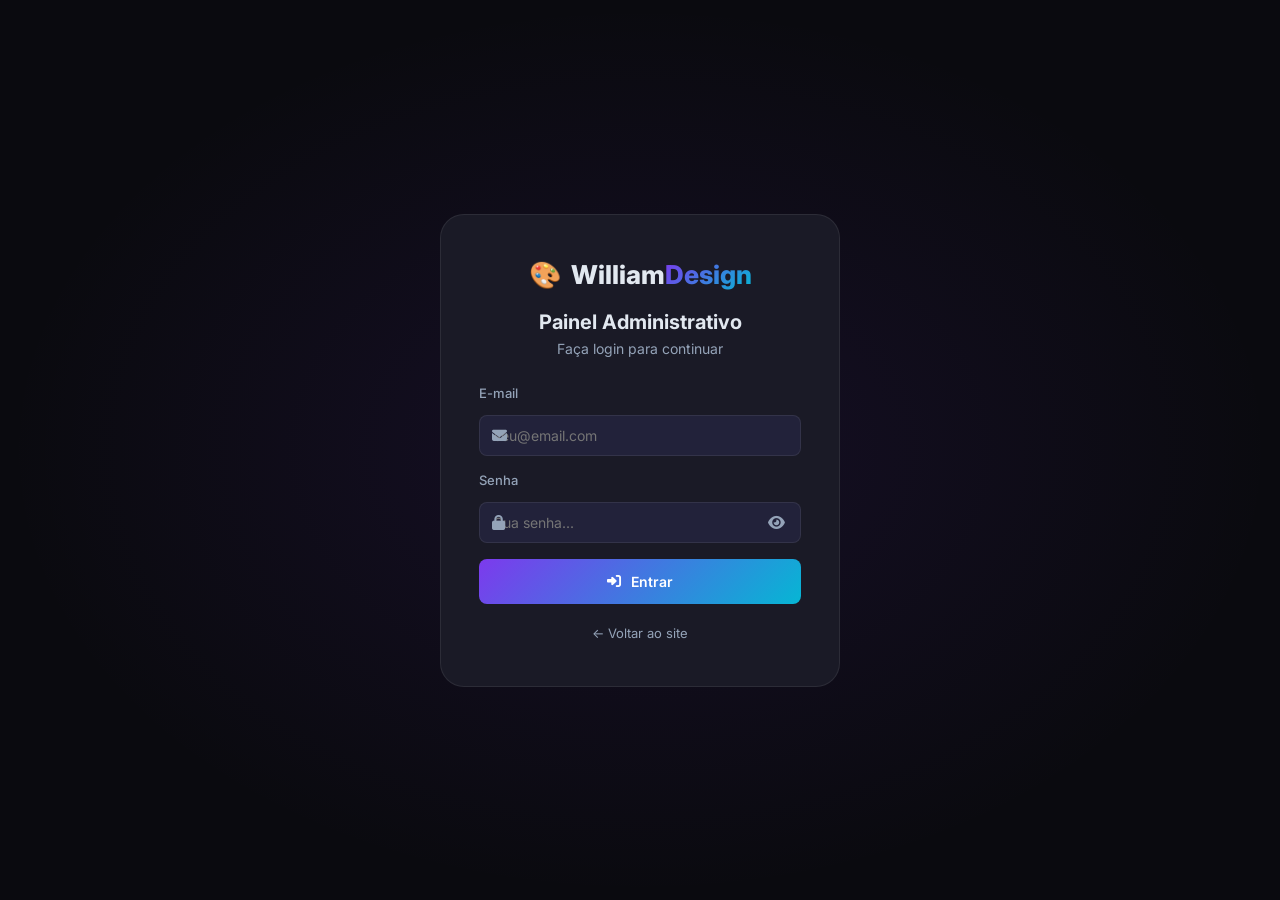
==== admin.html @ c446ec94 "Refactor input fields and add status toggle section Updated input fields for email and password to s" ====
<!DOCTYPE html>
<html lang="pt-BR">
<head>
  <meta charset="UTF-8"/>
  <meta name="viewport" content="width=device-width, initial-scale=1.0"/>
  <title>Admin - WilliamDesign</title>
  <link href="https://fonts.googleapis.com/css2?family=Inter:wght@400;500;600;700;800&display=swap" rel="stylesheet"/>
  <link rel="stylesheet" href="https://cdnjs.cloudflare.com/ajax/libs/font-awesome/6.5.0/css/all.min.css"/>
  <link rel="stylesheet" href="admin.css"/>
</head>
<body>

  <!-- LOGIN -->
  <div class="login-screen" id="loginScreen">
    <div class="login-card">
      <div class="login-logo">🎨 <span>William<span class="hl">Design</span></span></div>
      <h2>Painel Administrativo</h2>
      <p>Faça login para continuar</p>
      <form id="loginForm">
        <div class="field">
          <label>E-mail</label>
          <div class="input-wrap">
            <i class="fas fa-envelope"></i>
            <input type="email" id="loginEmail" placeholder="seu@email.com" required/>
          </div>
        </div>
        <div class="field">
          <label>Senha</label>
          <div class="input-wrap">
            <i class="fas fa-lock"></i>
            <input type="password" id="loginSenha" placeholder="Sua senha..." required/>
            <button type="button" class="eye-btn" id="eyeBtn">
              <i class="fas fa-eye"></i>
            </button>
          </div>
        </div>
        <div class="error-msg" id="erroLogin"></div>
        <button type="submit" class="btn-login" id="btnLogin">
          <i class="fas fa-sign-in-alt"></i> Entrar
        </button>
      </form>
      <a href="index.html" class="back-link">← Voltar ao site</a>
    </div>
  </div>

  <!-- PAINEL -->
  <div class="admin-panel" id="adminPanel" style="display:none">
    <aside class="sidebar">
      <div class="sidebar-logo">🎨 <span>Admin<span class="hl">Panel</span></span></div>
      <nav class="sidebar-nav">
        <button class="nav-btn active" data-aba="portfolio"><i class="fas fa-images"></i> Portfólios</button>
        <button class="nav-btn" data-aba="textos"><i class="fas fa-font"></i> Textos</button>
        <button class="nav-btn" data-aba="servicos"><i class="fas fa-concierge-bell"></i> Serviços</button>
        <button class="nav-btn" data-aba="precos"><i class="fas fa-tags"></i> Preços</button>
        <button class="nav-btn" data-aba="contato"><i class="fas fa-headset"></i> Contato</button>
        <button class="nav-btn" data-aba="aparencia"><i class="fas fa-paint-brush"></i> Aparência</button>
        <button class="nav-btn" data-aba="editor"><i class="fas fa-magic"></i> Editor Visual</button>
      </nav>
      <div class="sidebar-footer">
        <a href="index.html" target="_blank" class="ver-site-btn">
          <i class="fas fa-external-link-alt"></i> Ver Site
        </a>
        <button class="logout-btn" id="logoutBtn">
          <i class="fas fa-sign-out-alt"></i> Sair
        </button>
      </div>
    </aside>

    <main class="admin-main">

      <!-- PORTFÓLIOS -->
      <div class="aba active" id="aba-portfolio">
        <div class="admin-header">
          <div><h1><i class="fas fa-images"></i> Portfólios</h1><p>Gerencie seus trabalhos</p></div>
          <button class="btn-add" id="btnNovoPortfolio"><i class="fas fa-plus"></i> Novo Trabalho</button>
        </div>
        <div class="form-card" id="formPortfolio" style="display:none">
          <div class="form-header">
            <h3 id="formPortTitulo">➕ Novo Trabalho</h3>
            <button class="btn-x" id="fecharFormPort"><i class="fas fa-times"></i></button>
          </div>
          <div class="form-grid">
            <div class="field">
              <label>📌 Título *</label>
              <input type="text" id="pTitulo" placeholder="Ex: Logo para servidor HardPvP"/>
            </div>
            <div class="field">
              <label>📂 Categoria *</label>
              <select id="pCategoria">
                <option value="">Selecione...</option>
                <option value="logo">Logo</option>
                <option value="thumbnail">Thumbnail</option>
                <option value="banner">Banner</option>
                <option value="fotoperfil">Foto de Perfil</option>
                <option value="outro">Outro</option>
              </select>
            </div>
            <div class="field full">
              <label>📝 Descrição *</label>
              <textarea id="pDescricao" rows="3" placeholder="Descreva a arte..."></textarea>
            </div>
            <div class="field full">
              <label>🖼️ Imagem *</label>
              <div class="upload-area" id="uploadArea">
                <i class="fas fa-cloud-upload-alt"></i>
                <p>Clique ou arraste a imagem aqui</p>
                <small>PNG, JPG, WEBP até 5MB</small>
                <input type="file" id="pImagem" accept="image/*" style="display:none"/>
              </div>
              <div class="upload-preview" id="uploadPreview" style="display:none">
                <img id="previewImg" src="" alt="Preview"/>
                <button class="btn-remover-img" id="removerImg">
                  <i class="fas fa-times"></i> Remover
                </button>
              </div>
              <div class="upload-progress" id="uploadProgress" style="display:none">
                <div class="progress-bar"><div class="progress-fill" id="progressFill"></div></div>
                <span id="progressTxt">Enviando... 0%</span>
              </div>
            </div>
            <div class="field">
              <label class="check-label">
                <input type="checkbox" id="pDestaque"/>
                <span class="check-box"></span>
                ⭐ Marcar como Destaque
              </label>
            </div>
          </div>
          <div class="form-actions">
            <button class="btn-cancel" id="fecharFormPort2">Cancelar</button>
            <button class="btn-save" id="salvarPortfolio"><i class="fas fa-save"></i> Salvar</button>
          </div>
        </div>
        <div class="portfolio-admin-grid" id="portfolioAdminGrid">
          <div class="loading-admin"><div class="spinner"></div><p>Carregando...</p></div>
        </div>
      </div>

      <!-- TEXTOS -->
      <div class="aba" id="aba-textos" style="display:none">
        <div class="admin-header">
          <div><h1><i class="fas fa-font"></i> Textos do Site</h1><p>Edite qualquer texto</p></div>
        </div>
        <div class="secoes-editor">

          <!-- CARD STATUS ONLINE/OFFLINE -->
          <div class="editor-card">
            <div class="editor-card-header"><i class="fas fa-circle"></i> Status de Disponibilidade</div>
            <div class="status-toggle-wrap">
              <div class="status-preview" id="statusPreview">
                <span class="status-dot" id="statusDot"></span>
                <span id="statusTextoPreview">Designer online.</span>
              </div>
              <div class="status-toggle-opcoes">
                <label class="check-label" id="offlineCheckLabel">
                  <input type="checkbox" id="tOffline"/>
                  <span class="check-box" id="offlineCheckBox"></span>
                  <span id="offlineCheckTexto">Marcar como Offline</span>
                </label>
              </div>
            </div>
            <div class="form-grid" style="margin-top:16px">
              <div class="field full">
                <label>🟢 Texto quando Online</label>
                <input type="text" id="tHeroBadge" placeholder="Ex: 🚀 Designer de Minecraft disponível"/>
              </div>
              <div class="field full">
                <label>🔴 Texto quando Offline</label>
                <input type="text" id="tHeroBadgeOffline" placeholder="Ex: 🔴 Designer offline no momento"/>
              </div>
            </div>
          </div>

          <div class="editor-card">
            <div class="editor-card-header"><i class="fas fa-home"></i> Seção Inicial (Hero)</div>
            <div class="form-grid">
              <div class="field full"><label>🏷️ Nome do Site</label><input type="text" id="tNomeSite" placeholder="WilliamDesign"/><small>Aparece na navbar e footer</small></div>
              <div class="field full"><label>📢 Título (parte 1)</label><input type="text" id="tHeroTitulo"/></div>
              <div class="field full"><label>🎨 Título colorido</label><input type="text" id="tHeroDestaque"/></div>
              <div class="field full"><label>📄 Subtítulo</label><textarea id="tHeroSub" rows="2"></textarea></div>
              <div class="field"><label>🔘 Botão Portfólio</label><input type="text" id="tBtn1"/></div>
              <div class="field"><label>🔘 Botão Solicitar</label><input type="text" id="tBtn2"/></div>
              <div class="field full"><label>🔘 Botão Navbar</label><input type="text" id="tBtnNav"/></div>
            </div>
            <hr class="divider"/>
            <p class="sub-label">📊 Estatísticas</p>
            <div id="statsEditor"></div>
            <button class="btn-add-small" id="addStat"><i class="fas fa-plus"></i> Adicionar</button>
          </div>

          <div class="editor-card">
            <div class="editor-card-header"><i class="fas fa-concierge-bell"></i> Serviços</div>
            <div class="form-grid">
              <div class="field full"><label>🏷️ Tag</label><input type="text" id="tServTag"/></div>
              <div class="field full"><label>📄 Subtítulo</label><input type="text" id="tServSub"/></div>
            </div>
          </div>
          <div class="editor-card">
            <div class="editor-card-header"><i class="fas fa-tags"></i> Preços</div>
            <div class="form-grid">
              <div class="field full"><label>📄 Subtítulo</label><input type="text" id="tPrecSub"/></div>
              <div class="field full"><label>💡 Aviso combo</label><textarea id="tCombo" rows="2"></textarea></div>
            </div>
          </div>
          <div class="editor-card">
            <div class="editor-card-header"><i class="fas fa-headset"></i> Contato</div>
            <div class="form-grid">
              <div class="field full"><label>📄 Subtítulo</label><input type="text" id="tContSub"/></div>
              <div class="field full"><label>💬 Descrição Discord</label><input type="text" id="tContDesc"/></div>
            </div>
          </div>
          <div class="editor-card">
            <div class="editor-card-header"><i class="fas fa-shoe-prints"></i> Footer</div>
            <div class="form-grid">
              <div class="field full"><label>📄 Descrição</label><input type="text" id="tFooterDesc"/></div>
              <div class="field full"><label>©️ Copyright</label><input type="text" id="tFooterCopy"/></div>
            </div>
          </div>
        </div>
        <div class="save-bar">
          <button class="btn-save-section" id="salvarTextos"><i class="fas fa-save"></i> Salvar Textos</button>
        </div>
      </div>

      <!-- SERVIÇOS -->
      <div class="aba" id="aba-servicos" style="display:none">
        <div class="admin-header">
          <div><h1><i class="fas fa-concierge-bell"></i> Serviços</h1><p>Gerencie os cards de serviço</p></div>
          <button class="btn-add" id="btnNovoServico"><i class="fas fa-plus"></i> Novo Serviço</button>
        </div>
        <div id="servicosAdminLista"></div>
        <div class="save-bar">
          <button class="btn-save-section" id="salvarServicos"><i class="fas fa-save"></i> Salvar Serviços</button>
        </div>
      </div>

      <!-- PREÇOS -->
      <div class="aba" id="aba-precos" style="display:none">
        <div class="admin-header">
          <div><h1><i class="fas fa-tags"></i> Preços</h1><p>Gerencie os cards de preço</p></div>
          <button class="btn-add" id="btnNovoPreco"><i class="fas fa-plus"></i> Novo Preço</button>
        </div>
        <div id="precosAdminLista"></div>
        <div class="save-bar">
          <button class="btn-save-section" id="salvarPrecos"><i class="fas fa-save"></i> Salvar Preços</button>
        </div>
      </div>

      <!-- CONTATO -->
      <div class="aba" id="aba-contato" style="display:none">
        <div class="admin-header">
          <div><h1><i class="fas fa-headset"></i> Contato</h1><p>Configure suas informações</p></div>
        </div>
        <div class="editor-card">
          <div class="editor-card-header"><i class="fab fa-discord"></i> Discord</div>
          <div class="form-grid">
            <div class="field full">
              <label>👤 Username do Discord</label>
              <input type="text" id="cDiscord" placeholder="seuusuario"/>
              <small>Apenas o nome de usuário</small>
            </div>
          </div>
          <hr class="divider"/>
          <p class="sub-label">ℹ️ Cards de informação</p>
          <div id="infoItemsEditor"></div>
          <button class="btn-add-small" id="addInfoItem"><i class="fas fa-plus"></i> Adicionar Item</button>
        </div>
        <div class="save-bar">
          <button class="btn-save-section" id="salvarContato"><i class="fas fa-save"></i> Salvar Contato</button>
        </div>
      </div>

      <!-- APARÊNCIA -->
      <div class="aba" id="aba-aparencia" style="display:none">
        <div class="admin-header">
          <div><h1><i class="fas fa-paint-brush"></i> Aparência</h1><p>Personalize cores e visual</p></div>
        </div>
        <div class="editor-card">
          <div class="editor-card-header"><i class="fas fa-palette"></i> Cores</div>
          <div class="form-grid">
            <div class="field">
              <label>🎨 Cor Primária</label>
              <div class="color-input-wrap">
                <input type="color" id="corPrimaria" value="#7c3aed"/>
                <input type="text" id="corPrimariaHex" value="#7c3aed"/>
              </div>
              <small>Botões, destaques e gradiente esquerdo</small>
            </div>
            <div class="field">
              <label>🎨 Cor Secundária</label>
              <div class="color-input-wrap">
                <input type="color" id="corSecundaria" value="#06b6d4"/>
                <input type="text" id="corSecundariaHex" value="#06b6d4"/>
              </div>
              <small>Gradiente direito</small>
            </div>
            <div class="field">
              <label>🌑 Fundo</label>
              <div class="color-input-wrap">
                <input type="color" id="corFundo" value="#0a0a0f"/>
                <input type="text" id="corFundoHex" value="#0a0a0f"/>
              </div>
            </div>
            <div class="field">
              <label>📝 Texto</label>
              <div class="color-input-wrap">
                <input type="color" id="corTexto" value="#e2e8f0"/>
                <input type="text" id="corTextoHex" value="#e2e8f0"/>
              </div>
            </div>
          </div>
          <div class="preview-cores">
            <span>Preview:</span>
            <div class="preview-btn" id="previewBtn">Botão Exemplo</div>
            <div class="preview-text" id="previewText">Texto colorido</div>
          </div>
        </div>
        <div class="editor-card">
          <div class="editor-card-header"><i class="fas fa-icons"></i> Ícone do Logo</div>
          <div class="form-grid">
            <div class="field full">
              <label>🎭 Emoji do Logo</label>
              <input type="text" id="logoIcone" placeholder="🎨" maxlength="4"/>
              <small>Use um emoji (ex: 🎨 ⚔️ 🖌️ 🎮)</small>
            </div>
          </div>
        </div>
        <div class="save-bar">
          <button class="btn-save-section" id="salvarAparencia"><i class="fas fa-save"></i> Salvar Aparência</button>
        </div>
      </div>

      <!-- EDITOR VISUAL -->
      <div class="aba" id="aba-editor" style="display:none">
        <div class="admin-header">
          <div>
            <h1><i class="fas fa-magic"></i> Editor Visual</h1>
            <p>Clique em qualquer elemento do site para editar</p>
          </div>
          <div style="display:flex;gap:10px">
            <button class="btn-cancel" id="btnResetarEstilos">
              <i class="fas fa-undo"></i> Resetar Tudo
            </button>
            <button class="btn-add" id="btnSalvarEditor">
              <i class="fas fa-save"></i> Salvar Alterações
            </button>
          </div>
        </div>

        <div class="editor-layout">
          <div class="editor-painel" id="editorPainel">
            <div class="editor-section">
              <div class="editor-section-title">
                <i class="fas fa-sitemap"></i> Elementos
              </div>
              <div class="editor-arvore" id="editorArvore"></div>
            </div>
            <div class="editor-section" id="editorPropriedades" style="display:none">
              <div class="editor-section-title">
                <i class="fas fa-sliders-h"></i> Propriedades
                <span class="editor-elemento-nome" id="editorElementoNome"></span>
              </div>
              <div class="prop-grupo">
                <div class="prop-grupo-titulo"><i class="fas fa-font"></i> Tipografia</div>
                <div class="prop-grid">
                  <div class="prop-field">
                    <label>Tamanho</label>
                    <div class="prop-input-wrap">
                      <input type="number" id="propFontSize" min="8" max="120"/>
                      <span class="prop-unit">px</span>
                    </div>
                  </div>
                  <div class="prop-field">
                    <label>Peso</label>
                    <select id="propFontWeight">
                      <option value="300">Light</option>
                      <option value="400">Regular</option>
                      <option value="500">Medium</option>
                      <option value="600">SemiBold</option>
                      <option value="700">Bold</option>
                      <option value="800">ExtraBold</option>
                      <option value="900">Black</option>
                    </select>
                  </div>
                  <div class="prop-field">
                    <label>Espaço letras</label>
                    <div class="prop-input-wrap">
                      <input type="number" id="propLetterSpacing" step="0.1"/>
                      <span class="prop-unit">px</span>
                    </div>
                  </div>
                  <div class="prop-field">
                    <label>Altura linha</label>
                    <div class="prop-input-wrap">
                      <input type="number" id="propLineHeight" step="0.1"/>
                      <span class="prop-unit">px</span>
                    </div>
                  </div>
                  <div class="prop-field full">
                    <label>Cor do Texto</label>
                    <div class="color-input-wrap">
                      <input type="color" id="propColor"/>
                      <input type="text" id="propColorHex"/>
                    </div>
                  </div>
                  <div class="prop-field full">
                    <label>Alinhamento</label>
                    <div class="align-btns">
                      <button class="align-btn" data-align="left"><i class="fas fa-align-left"></i></button>
                      <button class="align-btn" data-align="center"><i class="fas fa-align-center"></i></button>
                      <button class="align-btn" data-align="right"><i class="fas fa-align-right"></i></button>
                    </div>
                  </div>
                </div>
              </div>
              <div class="prop-grupo">
                <div class="prop-grupo-titulo"><i class="fas fa-expand-arrows-alt"></i> Margin</div>
                <div class="prop-grid">
                  <div class="prop-field">
                    <label>Top</label>
                    <div class="prop-input-wrap">
                      <input type="number" id="propMarginTop"/>
                      <span class="prop-unit">px</span>
                    </div>
                  </div>
                  <div class="prop-field">
                    <label>Bottom</label>
                    <div class="prop-input-wrap">
                      <input type="number" id="propMarginBottom"/>
                      <span class="prop-unit">px</span>
                    </div>
                  </div>
                  <div class="prop-field">
                    <label>Left</label>
                    <div class="prop-input-wrap">
                      <input type="number" id="propMarginLeft"/>
                      <span class="prop-unit">px</span>
                    </div>
                  </div>
                  <div class="prop-field">
                    <label>Right</label>
                    <div class="prop-input-wrap">
                      <input type="number" id="propMarginRight"/>
                      <span class="prop-unit">px</span>
                    </div>
                  </div>
                </div>
              </div>
              <div class="prop-grupo">
                <div class="prop-grupo-titulo"><i class="fas fa-compress-arrows-alt"></i> Padding</div>
                <div class="prop-grid">
                  <div class="prop-field">
                    <label>Top</label>
                    <div class="prop-input-wrap">
                      <input type="number" id="propPaddingTop"/>
                      <span class="prop-unit">px</span>
                    </div>
                  </div>
                  <div class="prop-field">
                    <label>Bottom</label>
                    <div class="prop-input-wrap">
                      <input type="number" id="propPaddingBottom"/>
                      <span class="prop-unit">px</span>
                    </div>
                  </div>
                  <div class="prop-field">
                    <label>Left</label>
                    <div class="prop-input-wrap">
                      <input type="number" id="propPaddingLeft"/>
                      <span class="prop-unit">px</span>
                    </div>
                  </div>
                  <div class="prop-field">
                    <label>Right</label>
                    <div class="prop-input-wrap">
                      <input type="number" id="propPaddingRight"/>
                      <span class="prop-unit">px</span>
                    </div>
                  </div>
                </div>
              </div>
              <div class="prop-grupo">
                <div class="prop-grupo-titulo"><i class="fas fa-paint-brush"></i> Aparência</div>
                <div class="prop-grid">
                  <div class="prop-field full">
                    <label>Cor de Fundo</label>
                    <div class="color-input-wrap">
                      <input type="color" id="propBgColor"/>
                      <input type="text" id="propBgColorHex"/>
                    </div>
                  </div>
                  <div class="prop-field">
                    <label>Border Radius</label>
                    <div class="prop-input-wrap">
                      <input type="number" id="propBorderRadius" min="0" max="999"/>
                      <span class="prop-unit">px</span>
                    </div>
                  </div>
                  <div class="prop-field">
                    <label>Opacidade</label>
                    <div class="prop-input-wrap">
                      <input type="number" id="propOpacity" min="0" max="100"/>
                      <span class="prop-unit">%</span>
                    </div>
                  </div>
                  <div class="prop-field full">
                    <label>Gap (espaço entre filhos)</label>
                    <div class="prop-input-wrap">
                      <input type="number" id="propGap" min="0"/>
                      <span class="prop-unit">px</span>
                    </div>
                  </div>
                </div>
              </div>
              <div class="prop-grupo">
                <div class="prop-grupo-titulo"><i class="fas fa-arrows-alt"></i> Dimensões</div>
                <div class="prop-grid">
                  <div class="prop-field">
                    <label>Largura</label>
                    <div class="prop-input-wrap">
                      <input type="number" id="propWidth" min="0"/>
                      <span class="prop-unit">px</span>
                    </div>
                  </div>
                  <div class="prop-field">
                    <label>Altura</label>
                    <div class="prop-input-wrap">
                      <input type="number" id="propHeight" min="0"/>
                      <span class="prop-unit">px</span>
                    </div>
                  </div>
                </div>
              </div>
              <button class="btn-resetar-elemento" id="btnResetarElemento">
                <i class="fas fa-undo"></i> Resetar este elemento
              </button>
            </div>
          </div>

          <div class="editor-preview-wrap">
            <div class="preview-toolbar">
              <div class="preview-devices">
                <button class="device-btn active" data-device="desktop" title="Desktop">
                  <i class="fas fa-desktop"></i>
                </button>
                <button class="device-btn" data-device="tablet" title="Tablet">
                  <i class="fas fa-tablet-alt"></i>
                </button>
                <button class="device-btn" data-device="mobile" title="Mobile">
                  <i class="fas fa-mobile-alt"></i>
                </button>
              </div>
              <div class="preview-url">
                <i class="fas fa-globe"></i> index.html
              </div>
              <button class="preview-refresh" id="btnRefreshPreview" title="Recarregar">
                <i class="fas fa-sync-alt"></i>
              </button>
            </div>
            <div class="preview-container" id="previewContainer">
              <iframe id="editorIframe" src="index.html" frameborder="0"></iframe>
            </div>
          </div>
        </div>
      </div>

    </main>
  </div>

  <script type="module" src="admin.js"></script>
</body>
</html>
---- admin.css ----
/* ===================================
   ADMIN CSS - WilliamDesign
=================================== */
*,*::before,*::after {margin:0;padding:0;box-sizing:border-box;}

:root {
  --primary: #7c3aed;
  --primary-light: #a855f7;
  --dark: #0a0a0f;
  --dark-2: #111118;
  --dark-3: #1a1a26;
  --dark-4: #22223a;
  --text: #e2e8f0;
  --text-muted: #94a3b8;
  --border: rgba(255,255,255,0.08);
  --success: #10b981;
  --danger: #ef4444;
  --gradient: linear-gradient(135deg,#7c3aed,#06b6d4);
  --radius: 12px;
  --radius-sm: 8px;
  --transition: all 0.25s ease;
}

body { font-family:'Inter',sans-serif;background:var(--dark);color:var(--text);min-height:100vh; }

/* LOGIN */
.login-screen {
  min-height:100vh;display:flex;align-items:center;
  justify-content:center;padding:20px;
  background:radial-gradient(ellipse at center,rgba(124,58,237,0.1) 0%,transparent 70%);
}

.login-card {
  background:var(--dark-3);
  border:1px solid var(--border);
  border-radius:24px;
  padding:44px 38px;
  width:100%;
  max-width:400px;
  text-align:center;
}

.login-logo {
  font-size:26px;font-weight:800;margin-bottom:20px;
  display:flex;align-items:center;justify-content:center;gap:10px;
}

.hl {
  background:var(--gradient);
  -webkit-background-clip:text;-webkit-text-fill-color:transparent;background-clip:text;
}

.login-card h2 { font-size:20px;font-weight:700;margin-bottom:6px; }
.login-card>p { color:var(--text-muted);margin-bottom:28px;font-size:14px; }

.field { text-align:left;margin-bottom:16px; }
.field label { display:block;font-size:13px;font-weight:500;color:var(--text-muted);margin-bottom:7px; }

.input-wrap { position:relative;display:flex;align-items:center; }
.input-wrap>i { position:absolute;left:13px;color:var(--text-muted);font-size:15px; }

.input-wrap input {
  width:100%;background:var(--dark-4);border:1px solid var(--border);
  border-radius:var(--radius-sm);color:var(--text);
  padding:13px 44px 13px 40px;font-size:14px;font-family:inherit;outline:none;
  transition:var(--transition);
}

.input-wrap input:focus { border-color:rgba(124,58,237,0.5);box-shadow:0 0 0 3px rgba(124,58,237,0.1); }

.eye-btn {
  position:absolute;right:12px;background:none;border:none;
  color:var(--text-muted);cursor:pointer;padding:4px;font-size:15px;
}

.error-msg {
  background:rgba(239,68,68,0.1);border:1px solid rgba(239,68,68,0.3);
  color:#f87171;border-radius:var(--radius-sm);
  padding:10px 14px;font-size:13px;margin-bottom:14px;display:none;
}

.error-msg.show { display:block; }

.btn-login {
  width:100%;background:var(--gradient);color:white;border:none;
  padding:14px;border-radius:var(--radius-sm);font-size:14px;
  font-weight:600;cursor:pointer;font-family:inherit;
  transition:var(--transition);display:flex;align-items:center;
  justify-content:center;gap:10px;margin-bottom:18px;
}

.btn-login:hover { transform:translateY(-2px);box-shadow:0 8px 22px rgba(124,58,237,0.4); }
.btn-login:disabled { opacity:0.6;cursor:not-allowed;transform:none; }

.back-link { color:var(--text-muted);text-decoration:none;font-size:13px;transition:var(--transition); }
.back-link:hover { color:var(--primary-light); }

/* PAINEL */
.admin-panel { display:flex;min-height:100vh; }

/* SIDEBAR */
.sidebar {
  width:250px;background:var(--dark-2);border-right:1px solid var(--border);
  display:flex;flex-direction:column;padding:22px;
  position:fixed;top:0;bottom:0;left:0;z-index:100;overflow-y:auto;
}

.sidebar-logo {
  font-size:18px;font-weight:800;margin-bottom:36px;
  display:flex;align-items:center;gap:8px;
  padding-bottom:20px;border-bottom:1px solid var(--border);
}

.sidebar-nav { display:flex;flex-direction:column;gap:3px;flex:1; }

.nav-btn {
  background:none;border:none;color:var(--text-muted);
  padding:11px 14px;border-radius:var(--radius-sm);cursor:pointer;
  font-family:inherit;font-size:14px;font-weight:500;
  display:flex;align-items:center;gap:11px;width:100%;text-align:left;
  transition:var(--transition);
}

.nav-btn:hover { background:rgba(255,255,255,0.04);color:var(--text); }
.nav-btn.active { background:rgba(124,58,237,0.15);color:var(--primary-light);border-left:3px solid var(--primary); }

.sidebar-footer { padding-top:18px;border-top:1px solid var(--border);display:flex;flex-direction:column;gap:6px; }

.ver-site-btn,.logout-btn {
  padding:11px 14px;border-radius:var(--radius-sm);font-size:13px;
  font-weight:500;display:flex;align-items:center;gap:9px;
  transition:var(--transition);text-decoration:none;cursor:pointer;font-family:inherit;width:100%;
}

.ver-site-btn { background:rgba(124,58,237,0.1);border:1px solid rgba(124,58,237,0.25);color:var(--primary-light); }
.logout-btn { background:rgba(239,68,68,0.1);border:1px solid rgba(239,68,68,0.2);color:#f87171; }
.ver-site-btn:hover { background:rgba(124,58,237,0.2); }
.logout-btn:hover { background:rgba(239,68,68,0.2); }

/* MAIN */
.admin-main { flex:1;margin-left:250px;padding:28px;min-height:100vh; }

.admin-header {
  display:flex;justify-content:space-between;align-items:flex-start;
  margin-bottom:28px;flex-wrap:wrap;gap:14px;
}

.admin-header h1 { font-size:24px;font-weight:800;margin-bottom:4px;display:flex;align-items:center;gap:10px; }
.admin-header p { color:var(--text-muted);font-size:14px; }

/* BOTÕES */
.btn-add {
  background:var(--gradient);color:white;border:none;
  padding:11px 22px;border-radius:var(--radius-sm);font-size:14px;
  font-weight:600;cursor:pointer;font-family:inherit;
  display:flex;align-items:center;gap:8px;transition:var(--transition);
}

.btn-add:hover { transform:translateY(-2px);box-shadow:0 8px 22px rgba(124,58,237,0.4); }

.btn-add-small {
  background:rgba(124,58,237,0.1);border:1px solid rgba(124,58,237,0.3);
  color:var(--primary-light);padding:8px 16px;border-radius:var(--radius-sm);
  font-size:13px;font-weight:500;cursor:pointer;font-family:inherit;
  display:flex;align-items:center;gap:7px;transition:var(--transition);margin-top:12px;
}

.btn-add-small:hover { background:rgba(124,58,237,0.2); }

/* FORM CARD */
.form-card {
  background:var(--dark-3);border:1px solid var(--border);
  border-radius:16px;padding:28px;margin-bottom:28px;
  animation:slide-down 0.3s ease;
}

@keyframes slide-down {
  from { opacity:0;transform:translateY(-16px); }
  to { opacity:1;transform:translateY(0); }
}

.form-header { display:flex;justify-content:space-between;align-items:center;margin-bottom:24px; }
.form-header h3 { font-size:16px;font-weight:700; }

.btn-x {
  background:rgba(255,255,255,0.05);border:1px solid var(--border);
  color:var(--text-muted);width:34px;height:34px;border-radius:50%;
  cursor:pointer;font-size:15px;display:flex;align-items:center;
  justify-content:center;transition:var(--transition);
}

.btn-x:hover { background:rgba(239,68,68,0.15);color:#f87171; }

.form-grid { display:grid;grid-template-columns:1fr 1fr;gap:18px;margin-bottom:24px; }
.field { display:flex;flex-direction:column;gap:7px; }
.field.full { grid-column:1/-1; }

.field label { font-size:13px;font-weight:500;color:var(--text-muted); }
.field small { font-size:11px;color:var(--text-muted); }

.field input,.field select,.field textarea {
  background:var(--dark-4);
  border:1px solid var(--border);
  border-radius:var(--radius-sm);
  color:var(--text);
  padding:11px 14px;
  px; 
  font-size:14px;
  font-family:inherit;
  outline:none;
  transition:var(--transition);
}

.field input:focus,.field select:focus,.field textarea:focus {
  border-color:rgba(124,58,237,0.5);box-shadow:0 0 0 3px rgba(124,58,237,0.1);
}

.field select option { background:var(--dark-4); }
.field textarea { resize:vertical;min-height:75px; }

/* UPLOAD */
.upload-area {
  border:2px dashed rgba(124,58,237,0.3);border-radius:var(--radius);
  padding:36px 20px;text-align:center;cursor:pointer;
  transition:var(--transition);color:var(--text-muted);
  display:flex;flex-direction:column;align-items:center;gap:10px;
}

.upload-area:hover { border-color:rgba(124,58,237,0.6);background:rgba(124,58,237,0.04); }
.upload-area i { font-size:36px;color:var(--primary-light); }
.upload-area p { font-size:14px;font-weight:500; }
.upload-area small { font-size:12px; }

.upload-preview {
  position:relative;border-radius:var(--radius);overflow:hidden;
  border:1px solid var(--border);
}

.upload-preview img { width:100%;max-height:220px;object-fit:contain;background:var(--dark); }

.btn-remover-img {
  position:absolute;top:10px;right:10px;
  background:rgba(239,68,68,0.8);color:white;
  border:none;padding:6px 12px;border-radius:var(--radius-sm);
  cursor:pointer;font-size:12px;font-family:inherit;
  display:flex;align-items:center;gap:6px;
}

.upload-progress { display:flex;flex-direction:column;gap:8px;margin-top:8px; }

.progress-bar {
  height:6px;background:var(--border);border-radius:3px;overflow:hidden;
}

.progress-fill {
  height:100%;background:var(--gradient);border-radius:3px;
  transition:width 0.3s ease;width:0%;
}

.upload-progress span { font-size:13px;color:var(--text-muted); }

/* CHECKBOX */
.check-label {
  display:flex!important;flex-direction:row!important;
  align-items:center;gap:11px;cursor:pointer;
  font-size:14px;color:var(--text)!important;padding:10px 0;
}

.check-label input { display:none; }

.check-box {
  width:20px;height:20px;background:var(--dark-4);
  border:2px solid var(--border);border-radius:5px;
  flex-shrink:0;transition:var(--transition);
  display:flex;align-items:center;justify-content:center;
}

.check-label input:checked+.check-box {
  background:var(--primary);border-color:var(--primary);
}

.check-label input:checked+.check-box::after {
  content:'✓';color:white;font-size:13px;font-weight:700;
}

/* FORM ACTIONS */
.form-actions { display:flex;gap:10px;justify-content:flex-end; }

.btn-cancel {
  background:rgba(255,255,255,0.05);border:1px solid var(--border);
  color:var(--text-muted);padding:11px 22px;border-radius:var(--radius-sm);
  cursor:pointer;font-family:inherit;font-size:14px;transition:var(--transition);
}

.btn-cancel:hover { background:rgba(255,255,255,0.1);color:var(--text); }

.btn-save {
  background:var(--gradient);color:white;border:none;
  padding:11px 26px;border-radius:var(--radius-sm);font-size:14px;
  font-weight:600;cursor:pointer;font-family:inherit;
  display:flex;align-items:center;gap:8px;transition:var(--transition);
}

.btn-save:hover { transform:translateY(-2px);box-shadow:0 6px 18px rgba(124,58,237,0.4); }
.btn-save:disabled { opacity:0.6;cursor:not-allowed;transform:none; }

/* GRID PORTFOLIO ADMIN */
.portfolio-admin-grid {
  display:grid;grid-template-columns:repeat(auto-fill,minmax(240px,1fr));gap:18px;
}

.admin-port-item {
  background:var(--dark-3);border:1px solid var(--border);
  border-radius:var(--radius);overflow:hidden;transition:var(--transition);
}

.admin-port-item:hover { border-color:rgba(124,58,237,0.3);transform:translateY(-2px); }
.admin-port-item img { width:100%;height:140px;object-fit:cover; }

.admin-port-info { padding:14px; }
.admin-port-info h4 { font-size:14px;font-weight:600;margin-bottom:3px; }
.admin-port-info p { font-size:12px;color:var(--text-muted);margin-bottom:12px; }
.admin-port-actions { display:flex;gap:7px; }

.btn-edit,.btn-del {
  flex:1;padding:7px;border-radius:var(--radius-sm);
  cursor:pointer;font-family:inherit;font-size:12px;font-weight:500;
  display:flex;align-items:center;justify-content:center;gap:5px;
  transition:var(--transition);border:1px solid;
}

.btn-edit { background:rgba(124,58,237,0.1);border-color:rgba(124,58,237,0.25);color:var(--primary-light); }
.btn-del { background:rgba(239,68,68,0.1);border-color:rgba(239,68,68,0.2);color:#f87171; }
.btn-edit:hover { background:rgba(124,58,237,0.2); }
.btn-del:hover { background:rgba(239,68,68,0.2); }

.loading-admin {
  display:flex;flex-direction:column;align-items:center;
  gap:14px;padding:50px;color:var(--text-muted);grid-column:1/-1;
}

.spinner {
  width:40px;height:40px;border:3px solid var(--border);
  border-top-color:var(--primary);border-radius:50%;
  animation:spin 0.8s linear infinite;
}

@keyframes spin { to { transform:rotate(360deg); } }

.admin-vazio {
  grid-column:1/-1;text-align:center;padding:50px 20px;
  color:var(--text-muted);background:var(--dark-3);
  border-radius:var(--radius);border:2px dashed var(--border);
}

.admin-vazio i { font-size:44px;margin-bottom:14px;display:block;opacity:0.25; }

/* EDITOR CARDS */
.secoes-editor { display:flex;flex-direction:column;gap:20px;margin-bottom:24px; }

.editor-card {
  background:var(--dark-3);border:1px solid var(--border);
  border-radius:16px;padding:26px;
}

.editor-card-header {
  font-size:15px;font-weight:700;margin-bottom:22px;
  padding-bottom:14px;border-bottom:1px solid var(--border);
  display:flex;align-items:center;gap:10px;
}

.divider { border:none;border-top:1px solid var(--border);margin:20px 0; }
.sub-label { font-size:13px;font-weight:600;color:var(--text-muted);margin-bottom:12px; }

/* STATS EDITOR */
.stat-edit-item {
  background:var(--dark-4);border:1px solid var(--border);
  border-radius:var(--radius-sm);padding:14px;margin-bottom:10px;
  display:grid;grid-template-columns:1fr 1fr auto;gap:10px;align-items:center;
}

.btn-remove-item {
  background:rgba(239,68,68,0.1);
  border: 1px solid rgba(239,68,68,0.2);
  color:#f87171;
  width: 100px;
  height: 34px;
  border-radius:var(--radius-sm);
  cursor:pointer;
  font-size:14px;
  /* display:flex; */
  align-items:center;
  justify-content:center;
  transition:var(--transition);
}

.btn-remove-item:hover { background:rgba(239,68,68,0.2); }

/* SERVIÇOS ADMIN */
.servico-edit-item {
  background:var(--dark-4);border:1px solid var(--border);
  border-radius:var(--radius);padding:18px;margin-bottom:12px;
}

.servico-edit-header {
  display:flex;justify-content:space-between;align-items:center;margin-bottom:14px;
}

.servico-edit-header span { font-size:14px;font-weight:600; }

.servico-edit-tags { margin-top:12px; }
.servico-edit-tags label { font-size:12px;color:var(--text-muted);margin-bottom:8px;display:block; }

.tags-lista { display:flex;flex-wrap:wrap;gap:6px;margin-bottom:8px; }

.tag-item {
  display:flex;align-items:center;gap:6px;
  background:var(--dark-3);border:1px solid var(--border);
  padding:4px 10px;border-radius:50px;font-size:12px;
}

.tag-item button {
  background:none;border:none;color:var(--text-muted);
  cursor:pointer;font-size:12px;padding:0;line-height:1;
}

.tag-add-form { display:flex;gap:6px; }

.tag-add-form input {
  flex:1;background:var(--dark-3);border:1px solid var(--border);
  border-radius:var(--radius-sm);color:var(--text);
  padding:7px 12px;font-size:13px;font-family:inherit;outline:none;
}

.tag-add-form button {
  background:rgba(124,58,237,0.1);border:1px solid rgba(124,58,237,0.25);
  color:var(--primary-light);padding:7px 14px;border-radius:var(--radius-sm);
  cursor:pointer;font-size:13px;font-family:inherit;transition:var(--transition);
}

/* PREÇOS ADMIN */
.preco-edit-item {
  background:var(--dark-4);border:1px solid var(--border);
  border-radius:var(--radius-sm);padding:16px;margin-bottom:10px;
  display:grid;grid-template-columns:1fr 1fr 1fr 1fr auto;gap:10px;align-items:center;
}

/* CONTATO INFO ITEMS */
.info-edit-item {
  background:var(--dark-4);border:1px solid var(--border);
  border-radius:var(--radius-sm);padding:14px;margin-bottom:10px;
  display:grid;grid-template-columns:80px 1fr 1fr auto;gap:10px;align-items:center;
}

/* APARÊNCIA */
.color-input-wrap { display:flex;gap:10px;align-items:center; }

.color-input-wrap input[type="color"] {
  width:48px;height:42px;border:1px solid var(--border);
  border-radius:var(--radius-sm);cursor:pointer;padding:3px;background:var(--dark-4);
}

.color-input-wrap input[type="text"] {
  flex:1;background:var(--dark-4);border:1px solid var(--border);
  border-radius:var(--radius-sm);color:var(--text);
  padding:11px 14px;font-size:14px;font-family:monospace;outline:none;transition:var(--transition);
}

.color-input-wrap input[type="text"]:focus {
  border-color:rgba(124,58,237,0.5);box-shadow:0 0 0 3px rgba(124,58,237,0.1);
}

.preview-cores {
  display:flex;align-items:center;gap:16px;margin-top:20px;
  padding:16px;background:var(--dark-4);border-radius:var(--radius-sm);
}

.preview-cores span { font-size:13px;color:var(--text-muted); }

.preview-btn {
  background:linear-gradient(135deg,#7c3aed,#06b6d4);
  color:white;padding:8px 20px;border-radius:50px;
  font-size:13px;font-weight:600;transition:var(--transition);
}

.preview-text {
  background:linear-gradient(135deg,#7c3aed,#06b6d4);
  -webkit-background-clip:text;-webkit-text-fill-color:transparent;
  background-clip:text;font-size:16px;font-weight:800;
}

/* SAVE BAR */
.save-bar {
  position:sticky;bottom:0;padding:16px 0;
  background:linear-gradient(to top,var(--dark) 60%,transparent);
  margin-top:20px;
}

.btn-save-section {
  background:var(--gradient);color:white;border:none;
  padding:13px 28px;border-radius:var(--radius-sm);font-size:14px;
  font-weight:600;cursor:pointer;font-family:inherit;
  display:flex;align-items:center;gap:10px;transition:var(--transition);
}

.btn-save-section:hover { transform:translateY(-2px);box-shadow:0 8px 22px rgba(124,58,237,0.4); }

/* ===================================
   EDITOR VISUAL
=================================== */
.editor-layout {
  display:grid;
  grid-template-columns:300px 1fr;
  gap:20px;
  height:calc(100vh - 160px);
}

.editor-painel {
  background:var(--dark-2);
  border:1px solid var(--border);
  border-radius:var(--radius);
  overflow-y:auto;
  display:flex;
  flex-direction:column;
  gap:0;
}

.editor-section {
  border-bottom:1px solid var(--border);
  padding:16px;
}

.editor-section-title {
  font-size:13px;
  font-weight:700;
  color:var(--text-muted);
  text-transform:uppercase;
  letter-spacing:0.5px;
  margin-bottom:12px;
  display:flex;
  align-items:center;
  gap:8px;
}

.editor-elemento-nome {
  background:rgba(124,58,237,0.15);
  color:var(--primary-light);
  padding:2px 8px;
  border-radius:4px;
  font-size:11px;
  text-transform:none;
  letter-spacing:0;
  margin-left:auto;
}

/* ÁRVORE */
.editor-arvore {
  display:flex;
  flex-direction:column;
  gap:2px;
}

.arvore-secao {
  border-radius:var(--radius-sm);
  overflow:hidden;
}

.arvore-secao-titulo {
  display:flex;
  align-items:center;
  gap:8px;
  padding:9px 12px;
  background:rgba(255,255,255,0.03);
  cursor:pointer;
  font-size:13px;
  font-weight:600;
  color:var(--text);
  transition:var(--transition);
  border-radius:var(--radius-sm);
  user-select:none;
}

.arvore-secao-titulo:hover {
  background:rgba(124,58,237,0.1);
  color:var(--primary-light);
}

.arvore-secao-titulo i.chevron {
  margin-left:auto;
  font-size:11px;
  transition:transform 0.2s;
}

.arvore-secao-titulo.aberto i.chevron {
  transform:rotate(90deg);
}

.arvore-filhos {
  display:none;
  flex-direction:column;
  gap:1px;
  padding:4px 0 4px 12px;
}

.arvore-filhos.aberto {
  display:flex;
}

.arvore-item {
  display:flex;
  align-items:center;
  gap:8px;
  padding:7px 10px;
  border-radius:var(--radius-sm);
  cursor:pointer;
  font-size:12px;
  color:var(--text-muted);
  transition:var(--transition);
  border:1px solid transparent;
}

.arvore-item:hover {
  background:rgba(124,58,237,0.08);
  color:var(--text);
}

.arvore-item.selecionado {
  background:rgba(124,58,237,0.15);
  color:var(--primary-light);
  border-color:rgba(124,58,237,0.3);
}

.arvore-item i {
  font-size:11px;
  width:14px;
  text-align:center;
}

/* PROPRIEDADES */
.prop-grupo {
  margin-bottom:16px;
  background:var(--dark-4);
  border-radius:var(--radius-sm);
  overflow:hidden;
}

.prop-grupo-titulo {
  font-size:12px;
  font-weight:700;
  color:var(--text-muted);
  padding:10px 14px;
  background:rgba(255,255,255,0.03);
  display:flex;
  align-items:center;
  gap:7px;
  border-bottom:1px solid var(--border);
}

.prop-grid {
  display:grid;
  grid-template-columns:1fr 1fr;
  gap:10px;
  padding:12px;
}

.prop-field {
  display:flex;
  flex-direction:column;
  gap:5px;
}

.prop-field.full {
  grid-column:1/-1;
}

.prop-field label {
  font-size:11px;
  color:var(--text-muted);
  font-weight:500;
}

.prop-input-wrap {
  display:flex;
  align-items:center;
  background:var(--dark-3);
  border:1px solid var(--border);
  border-radius:var(--radius-sm);
  overflow:hidden;
  transition:var(--transition);
}

.prop-input-wrap:focus-within {
  border-color:rgba(124,58,237,0.5);
}

.prop-input-wrap input {
  flex:1;
  background:none;
  border:none;
  color:var(--text);
  padding:8px 10px;
  font-size:13px;
  font-family:inherit;
  outline:none;
  width:100%;
}

.prop-unit {
  padding:0 10px;
  font-size:11px;
  color:var(--text-muted);
  background:rgba(255,255,255,0.03);
  border-left:1px solid var(--border);
  height:100%;
  display:flex;
  align-items:center;
}

.prop-field select {
  background:var(--dark-3);
  border:1px solid var(--border);
  border-radius:var(--radius-sm);
  color:var(--text);
  padding:8px 10px;
  font-size:13px;
  font-family:inherit;
  outline:none;
  width:100%;
  transition:var(--transition);
}

.prop-field select:focus {
  border-color:rgba(124,58,237,0.5);
}

/* ALINHAMENTO */
.align-btns {
  display:flex;
  gap:6px;
}

.align-btn {
  flex:1;
  background:var(--dark-3);
  border:1px solid var(--border);
  color:var(--text-muted);
  padding:8px;
  border-radius:var(--radius-sm);
  cursor:pointer;
  font-size:13px;
  transition:var(--transition);
  display:flex;
  align-items:center;
  justify-content:center;
}

.align-btn:hover,
.align-btn.active {
  background:rgba(124,58,237,0.15);
  border-color:rgba(124,58,237,0.3);
  color:var(--primary-light);
}

/* RESETAR ELEMENTO */
.btn-resetar-elemento {
  width:100%;
  background:rgba(239,68,68,0.08);
  border:1px solid rgba(239,68,68,0.2);
  color:#f87171;
  padding:10px;
  border-radius:var(--radius-sm);
  cursor:pointer;
  font-size:13px;
  font-family:inherit;
  display:flex;
  align-items:center;
  justify-content:center;
  gap:7px;
  transition:var(--transition);
  margin-top:8px;
}

.btn-resetar-elemento:hover {
  background:rgba(239,68,68,0.15);
}

/* PREVIEW */
.editor-preview-wrap {
  display:flex;
  flex-direction:column;
  border-radius:var(--radius);
  overflow:hidden;
  border:1px solid var(--border);
  background:var(--dark-2);
}

.preview-toolbar {
  display:flex;
  align-items:center;
  gap:12px;
  padding:10px 16px;
  background:var(--dark-3);
  border-bottom:1px solid var(--border);
}

.preview-devices {
  display:flex;
  gap:4px;
}

.device-btn {
  background:none;
  border:1px solid var(--border);
  color:var(--text-muted);
  width:34px;
  height:34px;
  border-radius:var(--radius-sm);
  cursor:pointer;
  font-size:14px;
  display:flex;
  align-items:center;
  justify-content:center;
  transition:var(--transition);
}

.device-btn:hover,
.device-btn.active {
  background:rgba(124,58,237,0.15);
  border-color:rgba(124,58,237,0.3);
  color:var(--primary-light);
}

.preview-url {
  flex:1;
  background:var(--dark-4);
  border:1px solid var(--border);
  border-radius:var(--radius-sm);
  padding:7px 14px;
  font-size:12px;
  color:var(--text-muted);
  display:flex;
  align-items:center;
  gap:8px;
}

.preview-refresh {
  background:none;
  border:1px solid var(--border);
  color:var(--text-muted);
  width:34px;
  height:34px;
  border-radius:var(--radius-sm);
  cursor:pointer;
  font-size:14px;
  display:flex;
  align-items:center;
  justify-content:center;
  transition:var(--transition);
}

.preview-refresh:hover {
  color:var(--primary-light);
  border-color:rgba(124,58,237,0.3);
}

.preview-container {
  flex:1;
  display:flex;
  align-items:flex-start;
  justify-content:center;
  background:#1a1a2e;
  overflow:auto;
  padding:20px;
  transition:var(--transition);
}

#editorIframe {
  width:100%;
  height:100%;
  min-height:600px;
  border-radius:var(--radius-sm);
  background:white;
  transition:width 0.3s ease;
  box-shadow:0 20px 60px rgba(0,0,0,0.5);
}

.preview-container.tablet #editorIframe { width:768px; }
.preview-container.mobile #editorIframe { width:375px; }

/* RESPONSIVO */
@media (max-width:768px) {
  .sidebar { width:100%;height:auto;position:relative; }
  .admin-main { margin-left:0;padding:16px; }
  .form-grid { grid-template-columns:1fr; }
  .field.full { grid-column:1; }
  .preco-edit-item { grid-template-columns:1fr 1fr; }
  .info-edit-item { grid-template-columns:1fr 1fr; }
  .stat-edit-item { grid-template-columns:1fr 1fr; }
  .editor-layout { grid-template-columns:1fr;height:auto; }
  .editor-preview-wrap { height:500px; }
}

/* ===================================
   PREÇOS ADMIN - NOVO LAYOUT
=================================== */
.preco-edit-item-novo {
  background: var(--dark-4);
  border: 1px solid var(--border);
  border-radius: var(--radius);
  padding: 20px;
  margin-bottom: 14px;
  display: flex;
  flex-direction: column;
  gap: 0;
}

.preco-edit-preview {
  display: flex;
  align-items: center;
  gap: 14px;
  margin-bottom: 16px;
  padding-bottom: 14px;
  border-bottom: 1px solid var(--border);
}

.preco-icon-preview {
  width: 48px;
  height: 48px;
  min-width: 48px;
  min-height: 48px;
  border-radius: 12px;
  display: flex;
  align-items: center;
  justify-content: center;
  font-size: 22px;
  color: white;
  flex-shrink: 0;
  box-shadow: 0 4px 14px rgba(0,0,0,0.3);
}

.preco-edit-preview span {
  font-size: 15px;
  font-weight: 700;
  color: var(--text);
}

.icone-fa-wrap {
  display: flex;
  gap: 8px;
  align-items: center;
}

.icone-fa-wrap input {
  flex: 1;
  min-width: 0;
}

.icone-fa-preview {
  width: 38px;
  height: 38px;
  min-width: 38px;
  background: rgba(124,58,237,0.15);
  border: 1px solid rgba(124,58,237,0.3);
  border-radius: var(--radius-sm);
  display: flex;
  align-items: center;
  justify-content: center;
  color: var(--primary-light);
  font-size: 16px;
  flex-shrink: 0;
}

.preco-cor-wrap {
  display: flex;
  align-items: center;
  gap: 8px;
  flex-wrap: nowrap;
}

.preco-cor-wrap input[type="color"] {
  width: 42px;
  height: 38px;
  min-width: 42px;
  border: 1px solid var(--border);
  border-radius: var(--radius-sm);
  cursor: pointer;
  padding: 2px;
  background: var(--dark-3);
  flex-shrink: 0;
}

.preco-cor-wrap span {
  color: var(--text-muted);
  font-size: 16px;
  flex-shrink: 0;
}

.preco-cor-preview {
  width: 38px;
  height: 38px;
  min-width: 38px;
  border-radius: var(--radius-sm);
  border: 1px solid var(--border);
  flex-shrink: 0;
}

.preco-edit-item-novo .btn-remove-item {
  width: fit-content;
  align-self: flex-start;
  margin-top: 14px;
  display: flex;
  align-items: center;
  gap: 6px;
  padding: 8px 16px;
  background: rgba(239,68,68,0.1);
  border: 1px solid rgba(239,68,68,0.2);
  color: #f87171;
  border-radius: var(--radius-sm);
  cursor: pointer;
  font-size: 13px;
  font-family: inherit;
  transition: var(--transition);
  height: auto;
}

.preco-edit-item-novo .btn-remove-item:hover {
  background: rgba(239,68,68,0.2);
}
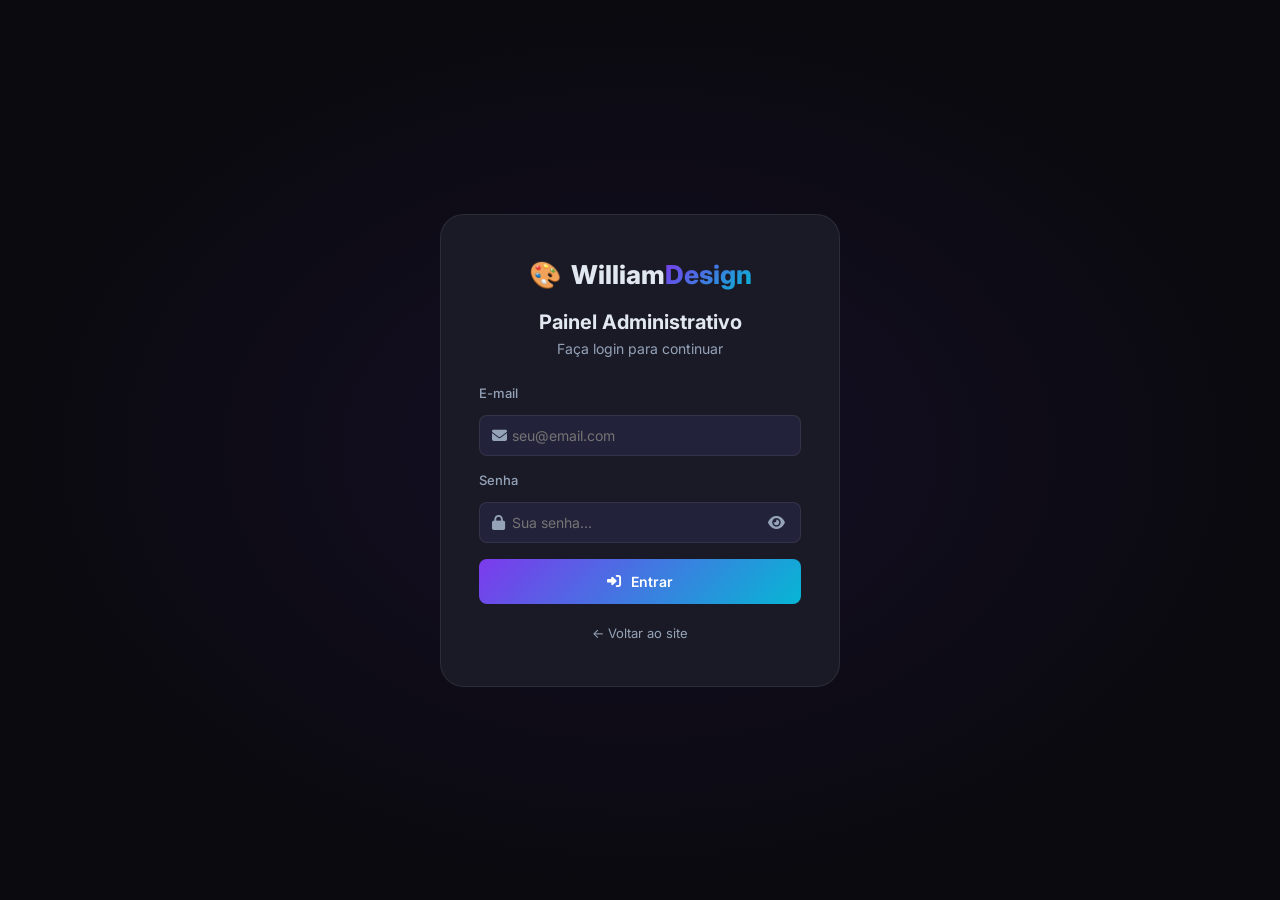
==== commit 3ac87e3a: "Update admin.html" ====
--- a/admin.html
+++ b/admin.html
@@ -21,14 +21,19 @@
           <label>E-mail</label>
           <div class="input-wrap">
             <i class="fas fa-envelope"></i>
-            <input type="email" id="loginEmail" placeholder="seu@email.com" required/>
+            <input type="email" id="loginEmail" placeholder="seu@email.com" required style="
+              margin-right: 0px;
+              padding-left: 32px;
+          ">
           </div>
         </div>
         <div class="field">
           <label>Senha</label>
           <div class="input-wrap">
             <i class="fas fa-lock"></i>
-            <input type="password" id="loginSenha" placeholder="Sua senha..." required/>
+            <input type="password" id="loginSenha" placeholder="Sua senha..." required style="
+                padding-left: 32px;
+              ">        
             <button type="button" class="eye-btn" id="eyeBtn">
               <i class="fas fa-eye"></i>
             </button>
@@ -142,39 +147,11 @@
           <div><h1><i class="fas fa-font"></i> Textos do Site</h1><p>Edite qualquer texto</p></div>
         </div>
         <div class="secoes-editor">
-
-          <!-- CARD STATUS ONLINE/OFFLINE -->
-          <div class="editor-card">
-            <div class="editor-card-header"><i class="fas fa-circle"></i> Status de Disponibilidade</div>
-            <div class="status-toggle-wrap">
-              <div class="status-preview" id="statusPreview">
-                <span class="status-dot" id="statusDot"></span>
-                <span id="statusTextoPreview">Designer online.</span>
-              </div>
-              <div class="status-toggle-opcoes">
-                <label class="check-label" id="offlineCheckLabel">
-                  <input type="checkbox" id="tOffline"/>
-                  <span class="check-box" id="offlineCheckBox"></span>
-                  <span id="offlineCheckTexto">Marcar como Offline</span>
-                </label>
-              </div>
-            </div>
-            <div class="form-grid" style="margin-top:16px">
-              <div class="field full">
-                <label>🟢 Texto quando Online</label>
-                <input type="text" id="tHeroBadge" placeholder="Ex: 🚀 Designer de Minecraft disponível"/>
-              </div>
-              <div class="field full">
-                <label>🔴 Texto quando Offline</label>
-                <input type="text" id="tHeroBadgeOffline" placeholder="Ex: 🔴 Designer offline no momento"/>
-              </div>
-            </div>
-          </div>
-
           <div class="editor-card">
             <div class="editor-card-header"><i class="fas fa-home"></i> Seção Inicial (Hero)</div>
             <div class="form-grid">
               <div class="field full"><label>🏷️ Nome do Site</label><input type="text" id="tNomeSite" placeholder="WilliamDesign"/><small>Aparece na navbar e footer</small></div>
+              <div class="field full"><label>🚀 Badge verde</label><input type="text" id="tHeroBadge"/></div>
               <div class="field full"><label>📢 Título (parte 1)</label><input type="text" id="tHeroTitulo"/></div>
               <div class="field full"><label>🎨 Título colorido</label><input type="text" id="tHeroDestaque"/></div>
               <div class="field full"><label>📄 Subtítulo</label><textarea id="tHeroSub" rows="2"></textarea></div>
@@ -187,7 +164,6 @@
             <div id="statsEditor"></div>
             <button class="btn-add-small" id="addStat"><i class="fas fa-plus"></i> Adicionar</button>
           </div>
-
           <div class="editor-card">
             <div class="editor-card-header"><i class="fas fa-concierge-bell"></i> Serviços</div>
             <div class="form-grid">
@@ -348,18 +324,26 @@
         </div>
 
         <div class="editor-layout">
+
+          <!-- PAINEL LATERAL -->
           <div class="editor-painel" id="editorPainel">
+
+            <!-- ÁRVORE -->
             <div class="editor-section">
               <div class="editor-section-title">
                 <i class="fas fa-sitemap"></i> Elementos
               </div>
               <div class="editor-arvore" id="editorArvore"></div>
             </div>
+
+            <!-- PROPRIEDADES -->
             <div class="editor-section" id="editorPropriedades" style="display:none">
               <div class="editor-section-title">
                 <i class="fas fa-sliders-h"></i> Propriedades
                 <span class="editor-elemento-nome" id="editorElementoNome"></span>
               </div>
+
+              <!-- TIPOGRAFIA -->
               <div class="prop-grupo">
                 <div class="prop-grupo-titulo"><i class="fas fa-font"></i> Tipografia</div>
                 <div class="prop-grid">
@@ -413,6 +397,8 @@
                   </div>
                 </div>
               </div>
+
+              <!-- MARGIN -->
               <div class="prop-grupo">
                 <div class="prop-grupo-titulo"><i class="fas fa-expand-arrows-alt"></i> Margin</div>
                 <div class="prop-grid">
@@ -446,6 +432,8 @@
                   </div>
                 </div>
               </div>
+
+              <!-- PADDING -->
               <div class="prop-grupo">
                 <div class="prop-grupo-titulo"><i class="fas fa-compress-arrows-alt"></i> Padding</div>
                 <div class="prop-grid">
@@ -479,6 +467,8 @@
                   </div>
                 </div>
               </div>
+
+              <!-- APARÊNCIA -->
               <div class="prop-grupo">
                 <div class="prop-grupo-titulo"><i class="fas fa-paint-brush"></i> Aparência</div>
                 <div class="prop-grid">
@@ -512,6 +502,8 @@
                   </div>
                 </div>
               </div>
+
+              <!-- DIMENSÕES -->
               <div class="prop-grupo">
                 <div class="prop-grupo-titulo"><i class="fas fa-arrows-alt"></i> Dimensões</div>
                 <div class="prop-grid">
@@ -531,12 +523,15 @@
                   </div>
                 </div>
               </div>
+
               <button class="btn-resetar-elemento" id="btnResetarElemento">
                 <i class="fas fa-undo"></i> Resetar este elemento
               </button>
-            </div>
-          </div>
-
+
+            </div>
+          </div>
+
+          <!-- PREVIEW -->
           <div class="editor-preview-wrap">
             <div class="preview-toolbar">
               <div class="preview-devices">
@@ -561,6 +556,7 @@
               <iframe id="editorIframe" src="index.html" frameborder="0"></iframe>
             </div>
           </div>
+
         </div>
       </div>
 
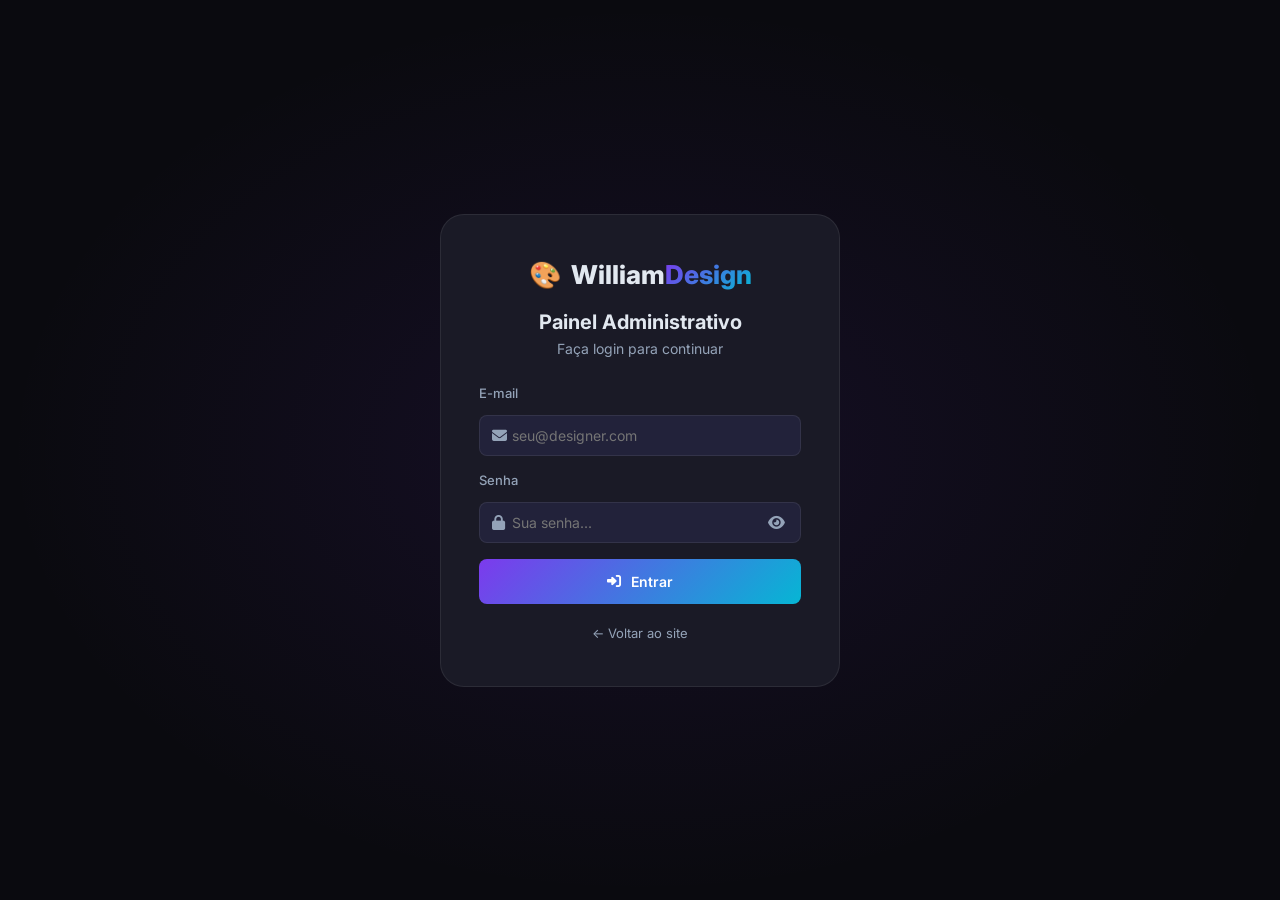
==== commit 198fd128: "Update email placeholder and badge labels in admin.html" ====
--- a/admin.html
+++ b/admin.html
@@ -21,7 +21,7 @@
           <label>E-mail</label>
           <div class="input-wrap">
             <i class="fas fa-envelope"></i>
-            <input type="email" id="loginEmail" placeholder="seu@email.com" required style="
+            <input type="email" id="loginEmail" placeholder="seu@designer.com" required style="
               margin-right: 0px;
               padding-left: 32px;
           ">
@@ -151,7 +151,15 @@
             <div class="editor-card-header"><i class="fas fa-home"></i> Seção Inicial (Hero)</div>
             <div class="form-grid">
               <div class="field full"><label>🏷️ Nome do Site</label><input type="text" id="tNomeSite" placeholder="WilliamDesign"/><small>Aparece na navbar e footer</small></div>
-              <div class="field full"><label>🚀 Badge verde</label><input type="text" id="tHeroBadge"/></div>
+              <div class="field full"><label>🟢 Status Online</label><input type="text" id="tHeroBadge"/></div>
+<div class="field full"><label>🔴 Status Offline</label><input type="text" id="tHeroBadgeOffline" placeholder="Ex: ❌ Designer offline no momento"/></div>
+<div class="field full">
+  <label class="check-label">
+    <input type="checkbox" id="tHeroOffline"/>
+    <span class="check-box"></span>
+    🔴 Modo Offline?
+  </label>
+</div>
               <div class="field full"><label>📢 Título (parte 1)</label><input type="text" id="tHeroTitulo"/></div>
               <div class="field full"><label>🎨 Título colorido</label><input type="text" id="tHeroDestaque"/></div>
               <div class="field full"><label>📄 Subtítulo</label><textarea id="tHeroSub" rows="2"></textarea></div>
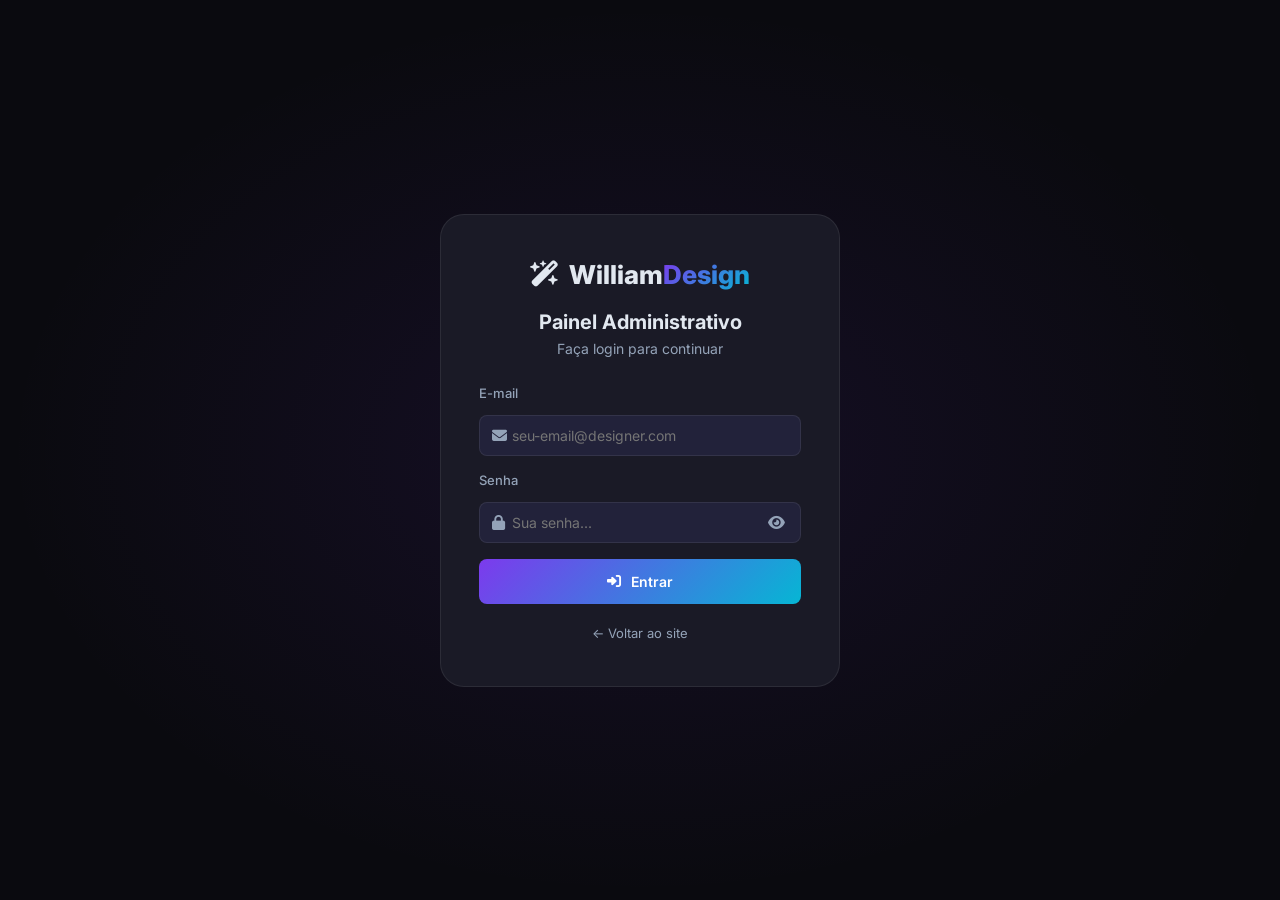
==== commit 960950e7: "Replace logos with font awesome icons in admin.html" ====
--- a/admin.html
+++ b/admin.html
@@ -7,13 +7,14 @@
   <link href="https://fonts.googleapis.com/css2?family=Inter:wght@400;500;600;700;800&display=swap" rel="stylesheet"/>
   <link rel="stylesheet" href="https://cdnjs.cloudflare.com/ajax/libs/font-awesome/6.5.0/css/all.min.css"/>
   <link rel="stylesheet" href="admin.css"/>
+  <link rel="stylesheet" href="planilha.css"/>
 </head>
 <body>
 
   <!-- LOGIN -->
   <div class="login-screen" id="loginScreen">
     <div class="login-card">
-      <div class="login-logo">🎨 <span>William<span class="hl">Design</span></span></div>
+      <div class="login-logo"><i class="fas fa-wand-magic-sparkles"></i><span>William<span class="hl">Design</span></span></div>
       <h2>Painel Administrativo</h2>
       <p>Faça login para continuar</p>
       <form id="loginForm">
@@ -21,7 +22,7 @@
           <label>E-mail</label>
           <div class="input-wrap">
             <i class="fas fa-envelope"></i>
-            <input type="email" id="loginEmail" placeholder="seu@designer.com" required style="
+            <input type="email" id="loginEmail" placeholder="seu-email@designer.com" required style="
               margin-right: 0px;
               padding-left: 32px;
           ">
@@ -51,7 +52,7 @@
   <!-- PAINEL -->
   <div class="admin-panel" id="adminPanel" style="display:none">
     <aside class="sidebar">
-      <div class="sidebar-logo">🎨 <span>Admin<span class="hl">Panel</span></span></div>
+      <div class="sidebar-logo"><i class="fas fa-wand-magic-sparkles"></i><span>Admin<span class="hl">Panel</span></span></div>
       <nav class="sidebar-nav">
         <button class="nav-btn active" data-aba="portfolio"><i class="fas fa-images"></i> Portfólios</button>
         <button class="nav-btn" data-aba="textos"><i class="fas fa-font"></i> Textos</button>
@@ -60,6 +61,7 @@
         <button class="nav-btn" data-aba="contato"><i class="fas fa-headset"></i> Contato</button>
         <button class="nav-btn" data-aba="aparencia"><i class="fas fa-paint-brush"></i> Aparência</button>
         <button class="nav-btn" data-aba="editor"><i class="fas fa-magic"></i> Editor Visual</button>
+        <button class="nav-btn" data-aba="planilha"><i class="fas fa-table"></i> Planilhas</button>
       </nav>
       <div class="sidebar-footer">
         <a href="index.html" target="_blank" class="ver-site-btn">
@@ -567,7 +569,218 @@
 
         </div>
       </div>
-
+<!-- PLANILHAS -->
+<div class="aba" id="aba-planilha" style="display:none">
+
+  <!-- HOME: lista de planilhas -->
+  <div id="planilhasHome">
+    <div class="admin-header">
+      <div><h1><i class="fas fa-table"></i> Planilhas</h1><p>Organize seus dados em tabelas</p></div>
+    </div>
+
+    <!-- Criar nova planilha -->
+    <div class="nova-planilha-form">
+      <div class="field">
+        <label>📋 Nome da Planilha</label>
+        <input type="text" id="novaPlanilhaNome" placeholder="Ex: Pagamentos de Clientes, Controle de Pedidos..."/>
+      </div>
+      <button class="btn-add" id="btnCriarPlanilha">
+        <i class="fas fa-plus"></i> Criar Planilha
+      </button>
+    </div>
+
+    <!-- Lista -->
+    <div class="planilhas-lista" id="planilhasLista">
+      <div class="loading-admin"><div class="spinner"></div><p>Carregando...</p></div>
+    </div>
+  </div>
+
+  <!-- TELA DA PLANILHA ABERTA -->
+  <div class="planilha-tela" id="planilhaTela">
+
+    <!-- Topbar -->
+    <div class="planilha-topbar">
+      <button class="btn-cancel" onclick="fecharPlanilha()" style="display:flex;align-items:center;gap:8px">
+        <i class="fas fa-arrow-left"></i> Voltar
+      </button>
+      <input type="text" class="planilha-nome-edit" id="planilhaNomeEdit" placeholder="Nome da planilha"/>
+      <div style="margin-left:auto;display:flex;gap:8px">
+        <button class="tb-btn" onclick="exportarCSV()">
+          <i class="fas fa-file-csv"></i> <span>Exportar CSV</span>
+        </button>
+      </div>
+    </div>
+
+    <!-- Toolbar -->
+    <div class="planilha-toolbar">
+      <button class="tb-btn primary" onclick="adicionarLinha()">
+        <i class="fas fa-plus"></i> <span>+ Linha</span>
+      </button>
+      <button class="tb-btn primary" onclick="adicionarColuna()">
+        <i class="fas fa-columns"></i> <span>+ Coluna</span>
+      </button>
+      <div class="planilha-toolbar-sep"></div>
+      <span style="font-size:12px;color:var(--text-muted)">
+        <i class="fas fa-info-circle"></i> Clique em <i class="fas fa-cog"></i> no cabeçalho para configurar a coluna
+      </span>
+
+      <!-- Busca -->
+      <div class="planilha-busca-wrap" style="margin-left:auto">
+        <div class="busca-wrap-inner">
+          <i class="fas fa-search search-icon"></i>
+          <input type="text" class="planilha-busca" id="planilhaBusca" placeholder="Buscar..."/>
+        </div>
+      </div>
+    </div>
+
+    <!-- Tabela -->
+    <div class="planilha-table-wrap" id="planilhaTableWrap">
+      <div class="linha-vazia-msg">Carregando...</div>
+    </div>
+
+    <!-- Status Bar -->
+    <div class="planilha-statusbar" id="planilhaStatusBar"></div>
+
+  </div>
+
+  <!-- MODAL CONFIGURAR COLUNA -->
+  <div class="col-config-modal" id="colConfigModal">
+    <div class="col-config-box">
+      <div class="col-config-titulo">
+        <span><i class="fas fa-cog"></i> Configurar Coluna</span>
+        <button class="btn-x" id="btnFecharColConfig"><i class="fas fa-times"></i></button>
+      </div>
+
+      <div class="col-config-grid">
+
+        <!-- Nome -->
+        <div class="field" style="margin:0">
+          <label>Nome da Coluna</label>
+          <input type="text" id="colConfigNome" placeholder="Ex: Valor, Cliente, Data..."/>
+        </div>
+
+        <!-- Largura -->
+        <div class="field" style="margin:0">
+          <label>Largura (px)</label>
+          <input type="number" id="colConfigLargura" value="140" min="80" max="500"/>
+        </div>
+
+        <!-- Tipo -->
+        <div class="field" style="margin:0">
+          <label>Tipo de dado</label>
+          <div class="col-tipo-opcoes">
+            <button class="col-tipo-btn selecionado" data-tipo="texto">
+              <i class="fas fa-font"></i> Texto
+            </button>
+            <button class="col-tipo-btn" data-tipo="numero">
+              <i class="fas fa-hashtag"></i> Número
+            </button>
+            <button class="col-tipo-btn" data-tipo="data">
+              <i class="fas fa-calendar"></i> Data
+            </button>
+            <button class="col-tipo-btn" data-tipo="formula">
+              <i class="fas fa-calculator"></i> Fórmula
+            </button>
+          </div>
+        </div>
+
+        <!-- Somar no total -->
+        <div class="field" style="margin:0">
+          <label class="check-label">
+            <input type="checkbox" id="colConfigSomarTotal"/>
+            <span class="check-box"></span>
+            Mostrar soma total na barra inferior
+          </label>
+        </div>
+
+        <!-- CONFIG FÓRMULA -->
+        <div class="formula-config" id="formulaConfig">
+
+          <div class="formula-doc">
+            <strong>📖 Como usar fórmulas:</strong><br/>
+            Escolha a operação e selecione as colunas (ou digite um valor fixo) para A e B.<br/>
+            <strong>Soma:</strong> A + B &nbsp;|&nbsp;
+            <strong>Subtração:</strong> A − B<br/>
+            <strong>Multiplicação:</strong> A × B &nbsp;|&nbsp;
+            <strong>Divisão:</strong> A ÷ B<br/>
+            <strong>Percentual:</strong> (A ÷ B) × 100<br/>
+            <strong>Acumulado:</strong> soma de A de todas as linhas acima + atual<br/><br/>
+            💡 <em>Exemplo: Coluna "Lucro" = Receita (A) − Custo (B)</em><br/>
+            💡 <em>Exemplo: Coluna "Desconto 10%" = Valor (A) × 0.1 (B fixo)</em>
+          </div>
+
+          <div>
+            <label>Operação</label>
+            <select id="fOperacao">
+              <option value="soma">➕ Soma (A + B)</option>
+              <option value="subtracao">➖ Subtração (A − B)</option>
+              <option value="multiplicacao">✖️ Multiplicação (A × B)</option>
+              <option value="divisao">➗ Divisão (A ÷ B)</option>
+              <option value="percentual">% Percentual (A ÷ B × 100)</option>
+              <option value="acumulado">📈 Acumulado (soma de A até esta linha)</option>
+            </select>
+          </div>
+
+          <!-- Valor A -->
+          <div>
+            <label>Valor A</label>
+            <label class="check-label" style="font-size:12px;padding:4px 0">
+              <input type="checkbox" id="fUseColA" checked onchange="toggleColunaOuConstante('A')"/>
+              <span class="check-box"></span>
+              Usar coluna
+            </label>
+            <div id="fColWrapA">
+              <select id="fColA"><option value="">— Selecione a coluna —</option></select>
+            </div>
+            <div id="fConstWrapA" style="display:none">
+              <input type="number" id="fConstA" placeholder="Valor fixo (ex: 0.1 para 10%)"/>
+            </div>
+          </div>
+
+          <!-- Valor B -->
+          <div>
+            <label>Valor B</label>
+            <label class="check-label" style="font-size:12px;padding:4px 0">
+              <input type="checkbox" id="fUseColB" checked onchange="toggleColunaOuConstante('B')"/>
+              <span class="check-box"></span>
+              Usar coluna
+            </label>
+            <div id="fColWrapB">
+              <select id="fColB"><option value="">— Selecione a coluna —</option></select>
+            </div>
+            <div id="fConstWrapB" style="display:none">
+              <input type="number" id="fConstB" placeholder="Valor fixo (ex: 2 para dividir por 2)"/>
+            </div>
+          </div>
+
+          <!-- Totalizar -->
+          <div>
+            <label class="check-label" style="font-size:12px">
+              <input type="checkbox" id="fTotalizar"/>
+              <span class="check-box"></span>
+              Mostrar soma total desta fórmula na tabela
+            </label>
+          </div>
+
+        </div>
+      </div>
+
+      <div style="display:flex;gap:10px;justify-content:space-between;margin-top:8px">
+        <button class="btn-del danger" id="btnDeletarColuna" style="
+          background:rgba(239,68,68,0.1);border:1px solid rgba(239,68,68,0.2);
+          color:#f87171;padding:10px 18px;border-radius:var(--radius-sm);
+          cursor:pointer;font-family:inherit;font-size:13px;
+          display:flex;align-items:center;gap:8px;">
+          <i class="fas fa-trash"></i> Excluir Coluna
+        </button>
+        <button class="btn-save" id="btnSalvarColConfig">
+          <i class="fas fa-save"></i> Salvar
+        </button>
+      </div>
+    </div>
+  </div>
+
+</div>
     </main>
   </div>
 
--- a/planilha.css
+++ b/planilha.css
@@ -0,0 +1,651 @@
+/* ===================================
+   PLANILHA CSS - WilliamDesign
+=================================== */
+
+/* LISTA DE PLANILHAS */
+.planilhas-lista {
+  display: grid;
+  grid-template-columns: repeat(auto-fill, minmax(220px, 1fr));
+  gap: 16px;
+  margin-bottom: 28px;
+}
+
+.planilha-card {
+  background: var(--dark-3);
+  border: 1px solid var(--border);
+  border-radius: var(--radius);
+  padding: 20px;
+  cursor: pointer;
+  transition: var(--transition);
+  display: flex;
+  flex-direction: column;
+  gap: 10px;
+  position: relative;
+}
+
+.planilha-card:hover {
+  border-color: rgba(124,58,237,0.4);
+  transform: translateY(-2px);
+  box-shadow: 0 8px 24px rgba(124,58,237,0.1);
+}
+
+.planilha-card-icon {
+  font-size: 28px;
+}
+
+.planilha-card-nome {
+  font-size: 15px;
+  font-weight: 700;
+  color: var(--text);
+}
+
+.planilha-card-info {
+  font-size: 12px;
+  color: var(--text-muted);
+}
+
+.planilha-card-acoes {
+  display: flex;
+  gap: 6px;
+  margin-top: 4px;
+}
+
+.planilha-card-acoes button {
+  flex: 1;
+  padding: 6px;
+  border-radius: var(--radius-sm);
+  font-size: 12px;
+  cursor: pointer;
+  font-family: inherit;
+  transition: var(--transition);
+  border: 1px solid;
+  display: flex;
+  align-items: center;
+  justify-content: center;
+  gap: 4px;
+}
+
+.btn-abrir-planilha {
+  background: rgba(124,58,237,0.1);
+  border-color: rgba(124,58,237,0.25) !important;
+  color: var(--primary-light);
+}
+
+.btn-abrir-planilha:hover {
+  background: rgba(124,58,237,0.2);
+}
+
+.btn-del-planilha {
+  background: rgba(239,68,68,0.08);
+  border-color: rgba(239,68,68,0.2) !important;
+  color: #f87171;
+  flex: 0 0 auto !important;
+  width: 32px;
+}
+
+.btn-del-planilha:hover {
+  background: rgba(239,68,68,0.18);
+}
+
+/* NOVA PLANILHA FORM */
+.nova-planilha-form {
+  background: var(--dark-3);
+  border: 1px solid var(--border);
+  border-radius: var(--radius);
+  padding: 22px;
+  margin-bottom: 24px;
+  display: flex;
+  gap: 12px;
+  align-items: flex-end;
+  flex-wrap: wrap;
+}
+
+.nova-planilha-form .field {
+  flex: 1;
+  min-width: 180px;
+  margin: 0;
+}
+
+/* TELA DA PLANILHA ABERTA */
+.planilha-tela {
+  display: none;
+  flex-direction: column;
+  gap: 0;
+  height: calc(100vh - 160px);
+}
+
+.planilha-tela.aberta {
+  display: flex;
+}
+
+.planilha-topbar {
+  display: flex;
+  align-items: center;
+  gap: 12px;
+  padding: 12px 0;
+  margin-bottom: 8px;
+  flex-wrap: wrap;
+}
+
+.planilha-nome-edit {
+  font-size: 20px;
+  font-weight: 800;
+  background: none;
+  border: none;
+  color: var(--text);
+  font-family: inherit;
+  outline: none;
+  border-bottom: 2px solid transparent;
+  padding: 2px 6px;
+  transition: var(--transition);
+  min-width: 120px;
+}
+
+.planilha-nome-edit:focus {
+  border-bottom-color: var(--primary);
+}
+
+.planilha-toolbar {
+  display: flex;
+  align-items: center;
+  gap: 8px;
+  flex-wrap: wrap;
+  padding: 10px 14px;
+  background: var(--dark-3);
+  border: 1px solid var(--border);
+  border-radius: var(--radius-sm) var(--radius-sm) 0 0;
+  border-bottom: none;
+}
+
+.planilha-toolbar-sep {
+  width: 1px;
+  height: 24px;
+  background: var(--border);
+  margin: 0 4px;
+}
+
+.tb-btn {
+  background: none;
+  border: 1px solid transparent;
+  color: var(--text-muted);
+  padding: 6px 12px;
+  border-radius: var(--radius-sm);
+  cursor: pointer;
+  font-size: 13px;
+  font-family: inherit;
+  display: flex;
+  align-items: center;
+  gap: 6px;
+  transition: var(--transition);
+  white-space: nowrap;
+}
+
+.tb-btn:hover {
+  background: rgba(255,255,255,0.05);
+  color: var(--text);
+  border-color: var(--border);
+}
+
+.tb-btn.danger:hover {
+  background: rgba(239,68,68,0.1);
+  color: #f87171;
+  border-color: rgba(239,68,68,0.2);
+}
+
+.tb-btn.primary {
+  background: rgba(124,58,237,0.1);
+  border-color: rgba(124,58,237,0.25);
+  color: var(--primary-light);
+}
+
+.tb-btn.primary:hover {
+  background: rgba(124,58,237,0.2);
+}
+
+/* BUSCA E FILTRO */
+.planilha-busca-wrap {
+  display: flex;
+  align-items: center;
+  gap: 8px;
+  margin-left: auto;
+}
+
+.planilha-busca {
+  background: var(--dark-4);
+  border: 1px solid var(--border);
+  border-radius: var(--radius-sm);
+  color: var(--text);
+  padding: 7px 12px 7px 32px;
+  font-size: 13px;
+  font-family: inherit;
+  outline: none;
+  width: 200px;
+  transition: var(--transition);
+}
+
+.planilha-busca:focus {
+  border-color: rgba(124,58,237,0.5);
+  width: 260px;
+}
+
+.planilha-busca-wrap .search-icon {
+  position: absolute;
+  left: 10px;
+  color: var(--text-muted);
+  font-size: 12px;
+  pointer-events: none;
+}
+
+.busca-wrap-inner {
+  position: relative;
+  display: flex;
+  align-items: center;
+}
+
+/* CONTAINER DA TABELA */
+.planilha-table-wrap {
+  flex: 1;
+  overflow: auto;
+  border: 1px solid var(--border);
+  border-radius: 0 0 var(--radius-sm) var(--radius-sm);
+  background: var(--dark-2);
+  position: relative;
+}
+
+/* TABELA */
+.planilha-table {
+  border-collapse: collapse;
+  min-width: 100%;
+  font-size: 13px;
+}
+
+/* CABEÇALHO */
+.planilha-table thead tr {
+  background: var(--dark-3);
+  position: sticky;
+  top: 0;
+  z-index: 10;
+}
+
+.planilha-table th {
+  padding: 0;
+  border: 1px solid var(--border);
+  white-space: nowrap;
+  min-width: 120px;
+}
+
+.th-inner {
+  display: flex;
+  align-items: center;
+  gap: 0;
+  height: 38px;
+}
+
+.th-label {
+  flex: 1;
+  padding: 0 10px;
+  font-size: 12px;
+  font-weight: 600;
+  color: var(--text-muted);
+  cursor: pointer;
+  display: flex;
+  align-items: center;
+  gap: 6px;
+  height: 100%;
+  user-select: none;
+  transition: var(--transition);
+}
+
+.th-label:hover {
+  color: var(--text);
+  background: rgba(255,255,255,0.03);
+}
+
+.th-sort-icon {
+  font-size: 10px;
+  opacity: 0.5;
+}
+
+.th-sort-icon.ativo {
+  opacity: 1;
+  color: var(--primary-light);
+}
+
+.th-config-btn {
+  background: none;
+  border: none;
+  border-left: 1px solid var(--border);
+  color: var(--text-muted);
+  width: 28px;
+  height: 100%;
+  cursor: pointer;
+  font-size: 11px;
+  display: flex;
+  align-items: center;
+  justify-content: center;
+  transition: var(--transition);
+  flex-shrink: 0;
+}
+
+.th-config-btn:hover {
+  background: rgba(124,58,237,0.15);
+  color: var(--primary-light);
+}
+
+/* NÚMERO DA LINHA */
+.th-num, .td-num {
+  width: 44px;
+  min-width: 44px !important;
+  max-width: 44px;
+  text-align: center;
+  color: var(--text-muted);
+  font-size: 11px;
+  background: var(--dark-3);
+  border: 1px solid var(--border);
+  user-select: none;
+  position: sticky;
+  left: 0;
+  z-index: 5;
+}
+
+.th-num {
+  z-index: 11;
+}
+
+/* CÉLULAS */
+.planilha-table td {
+  border: 1px solid var(--border);
+  padding: 0;
+  height: 36px;
+  max-width: 300px;
+}
+
+.planilha-table tr:hover td:not(.td-num) {
+  background: rgba(124,58,237,0.04);
+}
+
+.planilha-table tr.linha-selecionada td:not(.td-num) {
+  background: rgba(124,58,237,0.08);
+}
+
+.cell-input {
+  width: 100%;
+  height: 100%;
+  background: transparent;
+  border: none;
+  color: var(--text);
+  padding: 0 10px;
+  font-size: 13px;
+  font-family: inherit;
+  outline: none;
+  cursor: default;
+}
+
+.cell-input:focus {
+  cursor: text;
+  background: rgba(124,58,237,0.08);
+  box-shadow: inset 0 0 0 2px rgba(124,58,237,0.5);
+}
+
+.cell-input[data-tipo="numero"] {
+  text-align: right;
+}
+
+.cell-input[data-tipo="formula"] {
+  text-align: right;
+  color: var(--primary-light);
+  cursor: default;
+  pointer-events: none;
+}
+
+.cell-input[data-tipo="data"] {
+  cursor: text;
+}
+
+/* LINHA DE FÓRMULA TOTAL */
+.linha-formula-total td {
+  background: var(--dark-3) !important;
+  border-top: 2px solid rgba(124,58,237,0.3) !important;
+}
+
+.total-cell {
+  text-align: right;
+  padding: 0 10px;
+  font-size: 13px;
+  font-weight: 700;
+  color: var(--primary-light);
+  height: 36px;
+  display: flex;
+  align-items: center;
+  justify-content: flex-end;
+}
+
+.total-cell.negativo {
+  color: #f87171;
+}
+
+.total-label {
+  color: var(--text-muted);
+  font-size: 11px;
+  font-weight: 600;
+  padding: 0 10px;
+  text-align: center;
+  display: flex;
+  align-items: center;
+  justify-content: center;
+  height: 36px;
+}
+
+/* MODAL DE CONFIGURAÇÃO DE COLUNA */
+.col-config-modal {
+  position: fixed;
+  inset: 0;
+  background: rgba(0,0,0,0.7);
+  backdrop-filter: blur(6px);
+  z-index: 9000;
+  display: flex;
+  align-items: center;
+  justify-content: center;
+  padding: 20px;
+  opacity: 0;
+  pointer-events: none;
+  transition: opacity 0.2s ease;
+}
+
+.col-config-modal.aberto {
+  opacity: 1;
+  pointer-events: all;
+}
+
+.col-config-box {
+  background: var(--dark-3);
+  border: 1px solid var(--border);
+  border-radius: var(--radius-lg);
+  padding: 28px;
+  width: 100%;
+  max-width: 440px;
+  transform: scale(0.95);
+  transition: transform 0.2s ease;
+}
+
+.col-config-modal.aberto .col-config-box {
+  transform: scale(1);
+}
+
+.col-config-titulo {
+  font-size: 16px;
+  font-weight: 700;
+  margin-bottom: 20px;
+  display: flex;
+  align-items: center;
+  justify-content: space-between;
+}
+
+.col-config-grid {
+  display: flex;
+  flex-direction: column;
+  gap: 14px;
+  margin-bottom: 20px;
+}
+
+.col-tipo-opcoes {
+  display: grid;
+  grid-template-columns: 1fr 1fr;
+  gap: 8px;
+}
+
+.col-tipo-btn {
+  background: var(--dark-4);
+  border: 1px solid var(--border);
+  border-radius: var(--radius-sm);
+  color: var(--text-muted);
+  padding: 10px 8px;
+  cursor: pointer;
+  font-family: inherit;
+  font-size: 12px;
+  display: flex;
+  flex-direction: column;
+  align-items: center;
+  gap: 5px;
+  transition: var(--transition);
+}
+
+.col-tipo-btn i {
+  font-size: 16px;
+}
+
+.col-tipo-btn:hover,
+.col-tipo-btn.selecionado {
+  background: rgba(124,58,237,0.15);
+  border-color: rgba(124,58,237,0.4);
+  color: var(--primary-light);
+}
+
+/* FORMULA CONFIG */
+.formula-config {
+  display: none;
+  flex-direction: column;
+  gap: 10px;
+  background: var(--dark-4);
+  border: 1px solid var(--border);
+  border-radius: var(--radius-sm);
+  padding: 14px;
+  margin-top: 4px;
+}
+
+.formula-config.visivel {
+  display: flex;
+}
+
+.formula-config label {
+  font-size: 12px;
+  color: var(--text-muted);
+  font-weight: 500;
+}
+
+.formula-config select,
+.formula-config input {
+  background: var(--dark-3);
+  border: 1px solid var(--border);
+  border-radius: var(--radius-sm);
+  color: var(--text);
+  padding: 8px 12px;
+  font-size: 13px;
+  font-family: inherit;
+  outline: none;
+  width: 100%;
+  transition: var(--transition);
+}
+
+.formula-config select:focus,
+.formula-config input:focus {
+  border-color: rgba(124,58,237,0.5);
+}
+
+.formula-doc {
+  background: rgba(124,58,237,0.08);
+  border: 1px solid rgba(124,58,237,0.2);
+  border-radius: var(--radius-sm);
+  padding: 10px 12px;
+  font-size: 11px;
+  color: var(--text-muted);
+  line-height: 1.6;
+}
+
+.formula-doc strong {
+  color: var(--primary-light);
+}
+
+/* MODAL RENOMEAR PLANILHA */
+.renomear-modal {
+  position: fixed;
+  inset: 0;
+  background: rgba(0,0,0,0.7);
+  backdrop-filter: blur(6px);
+  z-index: 9000;
+  display: flex;
+  align-items: center;
+  justify-content: center;
+  padding: 20px;
+  opacity: 0;
+  pointer-events: none;
+  transition: opacity 0.2s ease;
+}
+
+.renomear-modal.aberto {
+  opacity: 1;
+  pointer-events: all;
+}
+
+/* LINHA VAZIA */
+.linha-vazia-msg {
+  text-align: center;
+  padding: 40px;
+  color: var(--text-muted);
+  font-size: 14px;
+}
+
+/* STATUS BAR */
+.planilha-statusbar {
+  display: flex;
+  align-items: center;
+  gap: 20px;
+  padding: 8px 14px;
+  background: var(--dark-3);
+  border: 1px solid var(--border);
+  border-top: none;
+  border-radius: 0 0 var(--radius-sm) var(--radius-sm);
+  font-size: 12px;
+  color: var(--text-muted);
+  flex-wrap: wrap;
+}
+
+.statusbar-item {
+  display: flex;
+  align-items: center;
+  gap: 5px;
+}
+
+.statusbar-item strong {
+  color: var(--primary-light);
+}
+
+/* ORDENAÇÃO */
+.th-label.ordenado-asc .th-sort-icon::after { content: ' ↑'; }
+.th-label.ordenado-desc .th-sort-icon::after { content: ' ↓'; }
+
+/* RESPONSIVO */
+@media (max-width: 768px) {
+  .planilha-tela {
+    height: auto;
+  }
+  .planilha-busca {
+    width: 140px;
+  }
+  .planilha-busca:focus {
+    width: 180px;
+  }
+  .tb-btn span {
+    display: none;
+  }
+}
